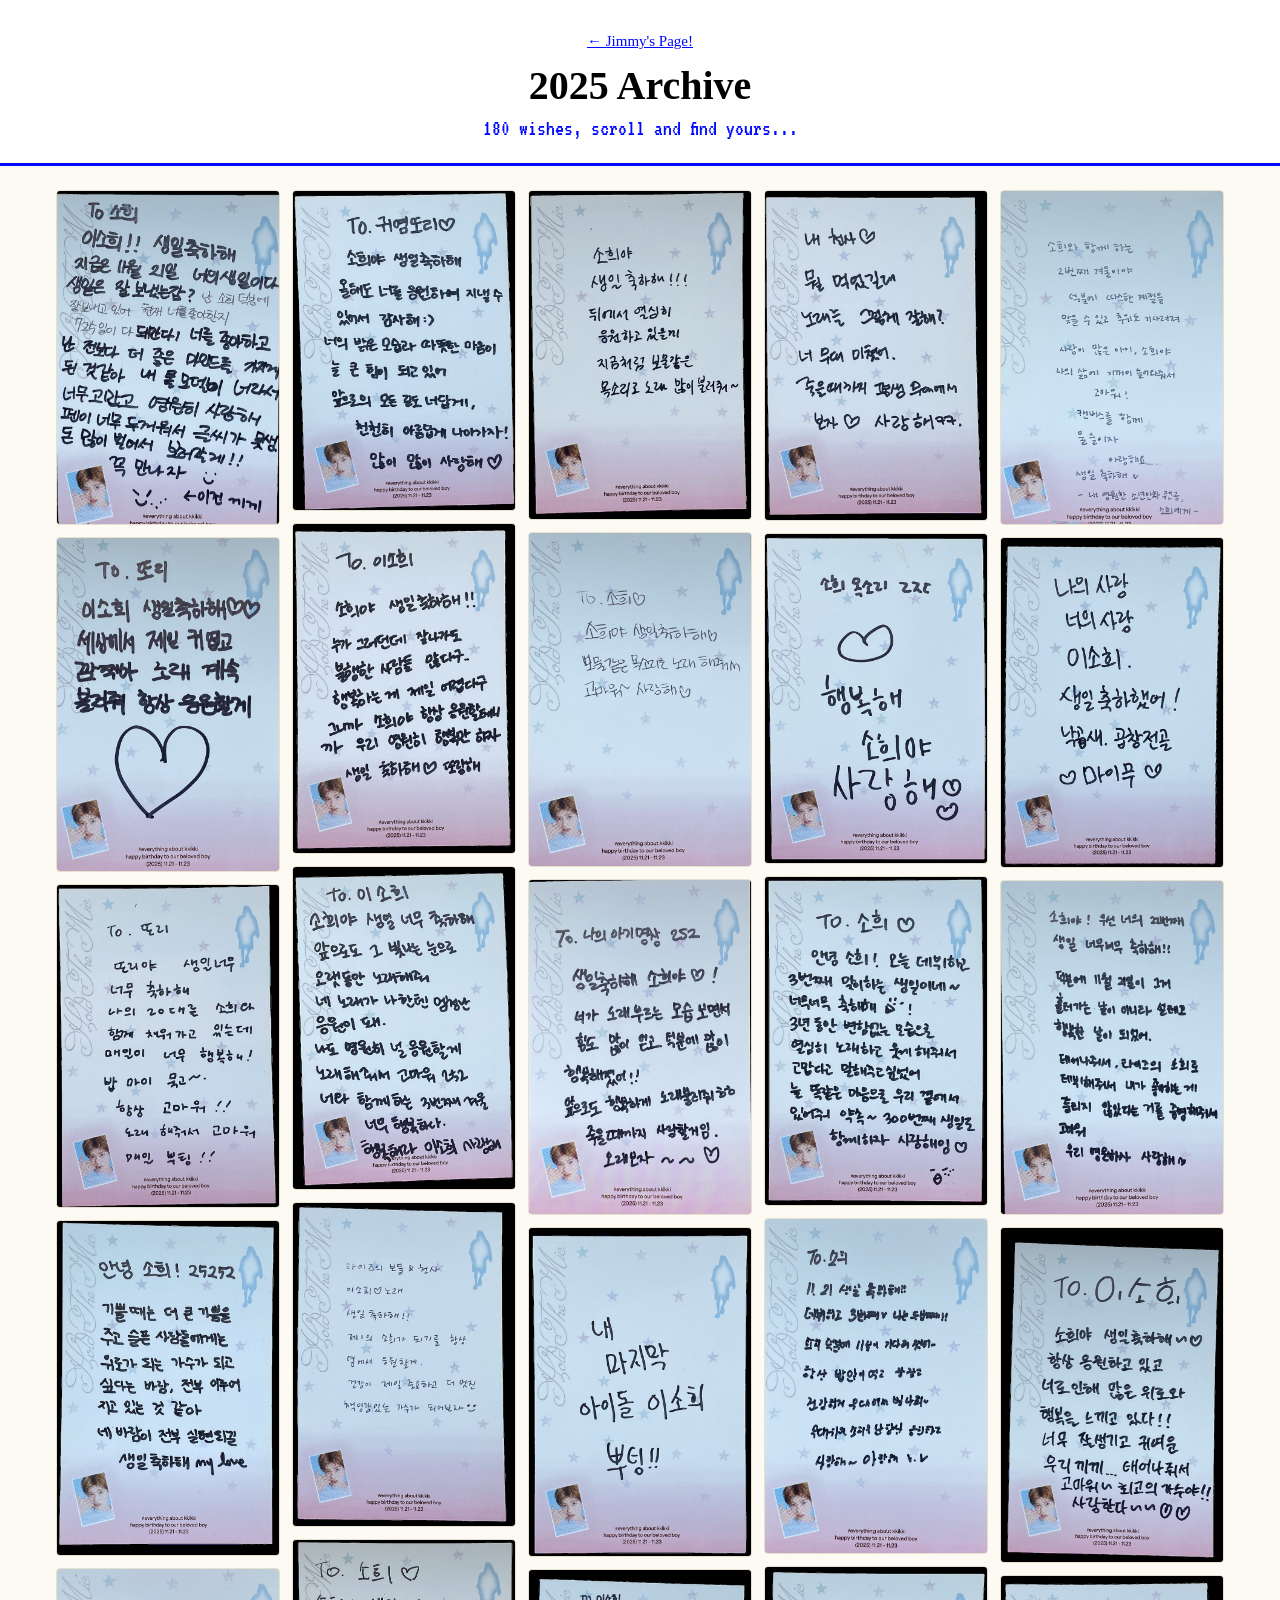
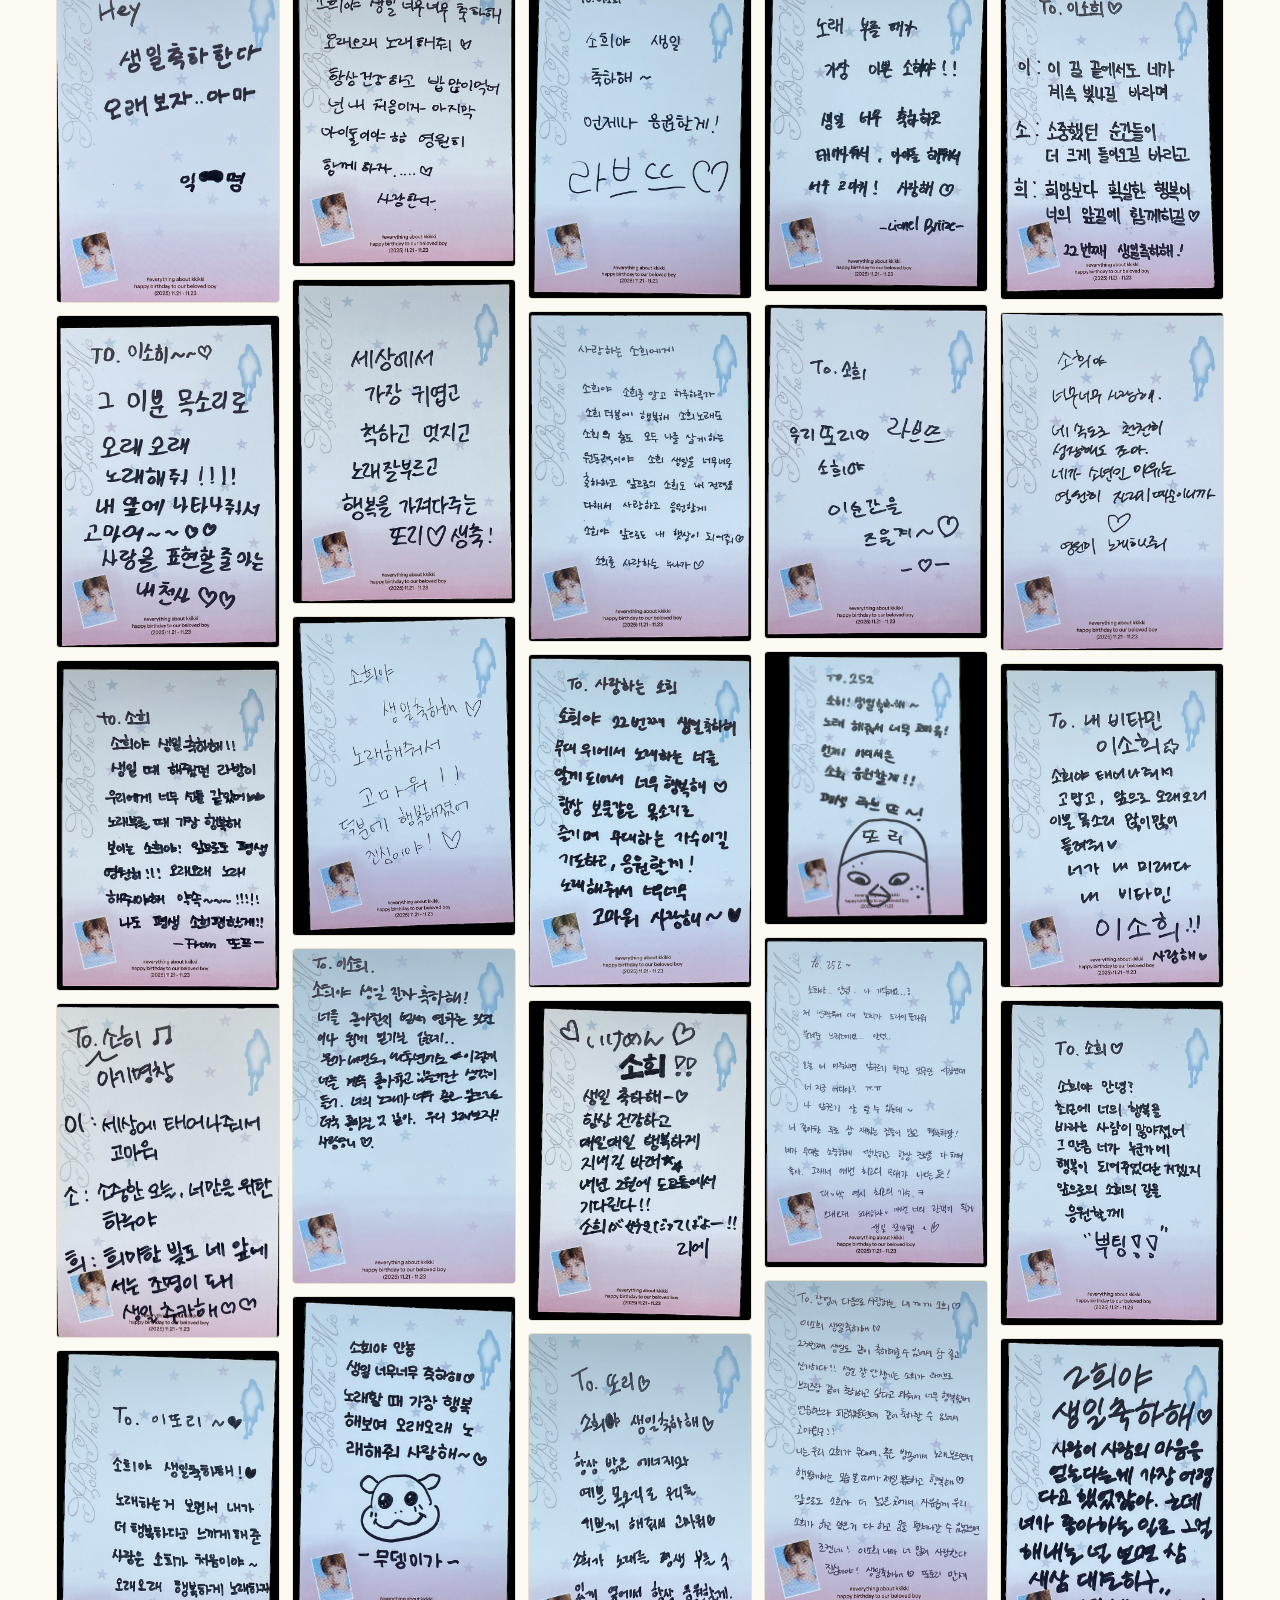
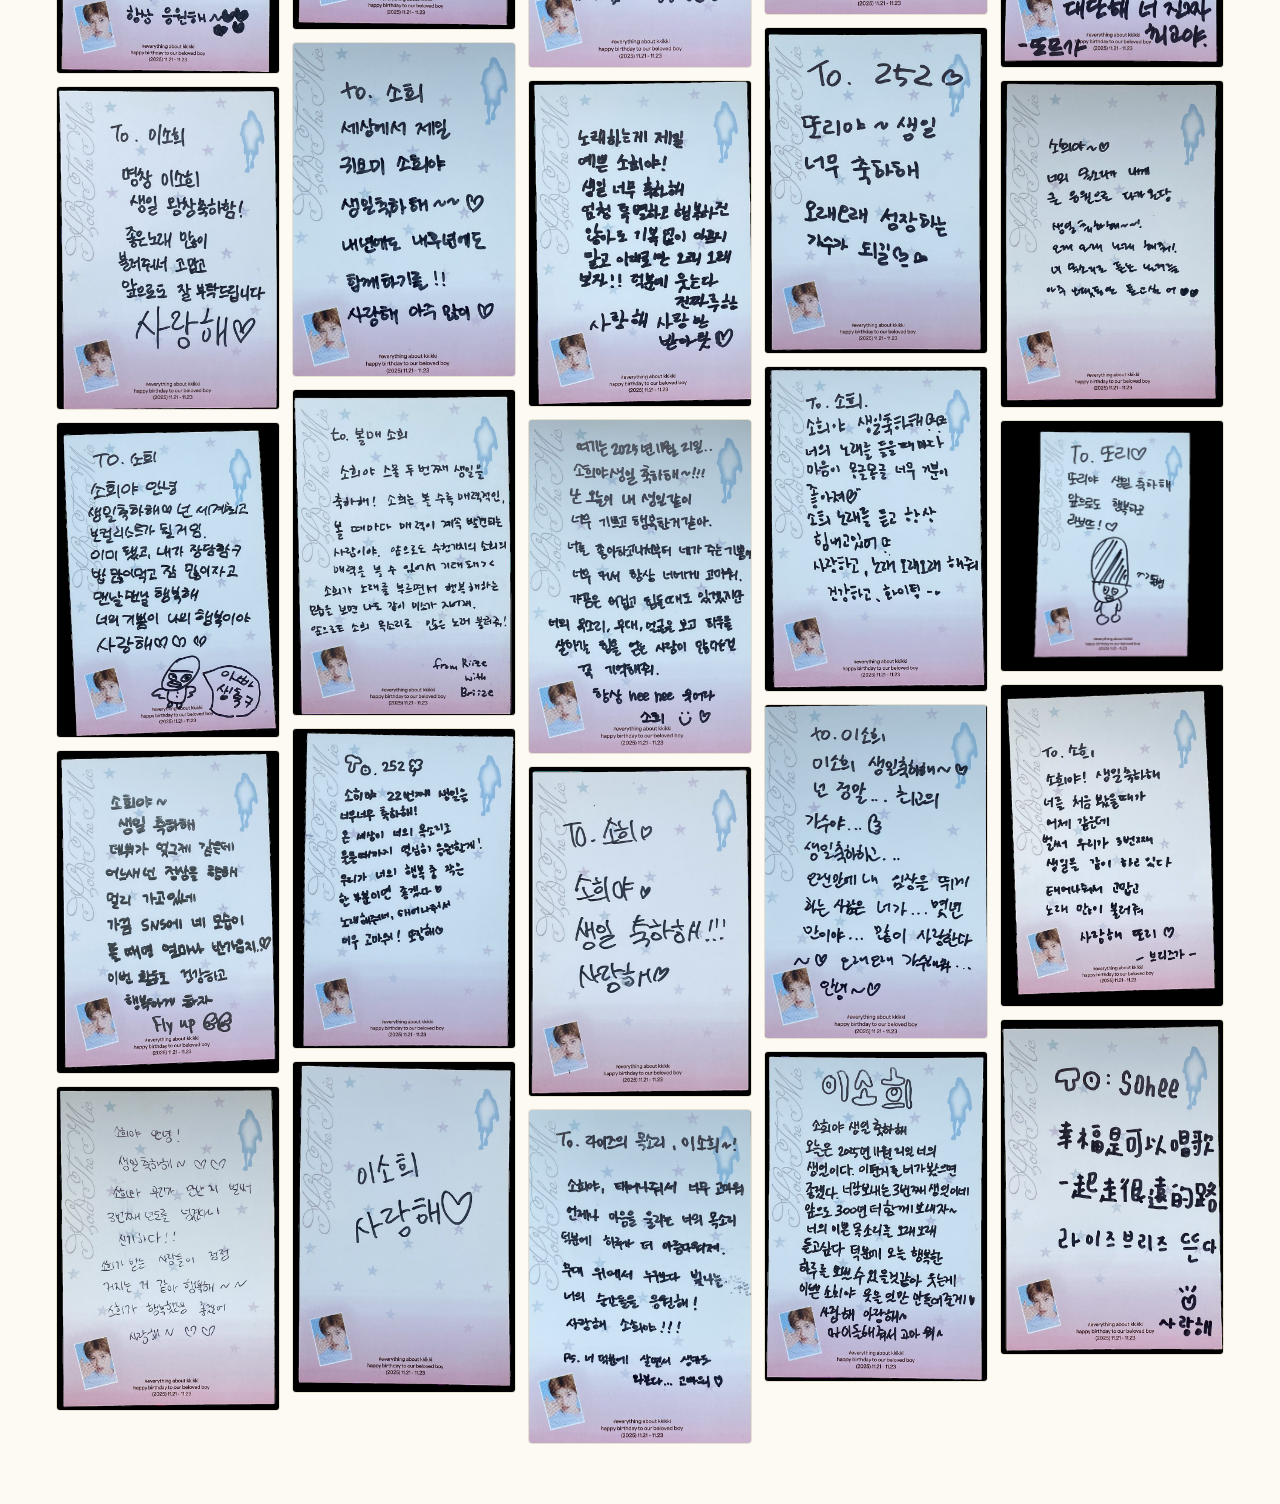
==== archive.html @ ea0fee09 "Add 2025 archive page" ====
<!DOCTYPE html>
<html lang="zh">
<head>
<meta charset="UTF-8">
<meta name="viewport" content="width=device-width, initial-scale=1.0">
<title>2025 Archive · Jimmy's Page!</title>
<link rel="preconnect" href="https://fonts.googleapis.com">
<link rel="preconnect" href="https://fonts.gstatic.com" crossorigin>
<link href="https://fonts.googleapis.com/css2?family=VT323&display=swap" rel="stylesheet">
<link rel="stylesheet" href="archive.css">
</head>
<body>

<header class="a-header">
  <a href="index.html" class="a-home-link">← Jimmy's Page!</a>
  <h1 class="a-title">2025 Archive</h1>
  <p class="a-subtitle">180 wishes, scroll and find yours...</p>
</header>

<main>

  <section id="viewWall" class="a-wall-wrap">
    <div id="wallGrid" class="a-wall-grid"></div>
  </section>

  <section id="viewDetail" class="a-detail-wrap" style="display:none;">

    <button id="backBtn" class="a-back-btn" aria-label="返回瀑布流">
      <svg width="20" height="20" viewBox="0 0 24 24" fill="none" stroke="currentColor" stroke-width="2" stroke-linecap="round" stroke-linejoin="round"><line x1="19" y1="12" x2="5" y2="12"></line><polyline points="12 19 5 12 12 5"></polyline></svg>
    </button>

    <div class="a-detail-grid">

      <div class="a-detail-main">
        <img id="bigImage" class="a-big-image" src="" alt="明信片大图">

        <div class="a-actions">
          <button id="likeBtn" class="a-action-btn">
            <svg id="likeIcon" width="19" height="19" viewBox="0 0 24 24" fill="none" stroke="currentColor" stroke-width="2"><path d="M20.8 4.6a5.5 5.5 0 0 0-7.8 0L12 5.6l-1-1a5.5 5.5 0 0 0-7.8 7.8l1 1L12 21l7.8-7.6 1-1a5.5 5.5 0 0 0 0-7.8z"></path></svg>
            <span id="likeCount">0</span>
          </button>

          <div class="a-share-wrap">
            <button id="shareBtn" class="a-action-btn">
              <svg width="18" height="18" viewBox="0 0 24 24" fill="none" stroke="currentColor" stroke-width="2"><circle cx="18" cy="5" r="3"></circle><circle cx="6" cy="12" r="3"></circle><circle cx="18" cy="19" r="3"></circle><line x1="8.6" y1="10.5" x2="15.4" y2="6.5"></line><line x1="8.6" y1="13.5" x2="15.4" y2="17.5"></line></svg>
              <span>分享</span>
            </button>
            <div id="shareMenu" class="a-share-menu">
              <button id="downloadOpt">下载照片</button>
              <button id="shareLinkOpt">分享页面链接</button>
            </div>
          </div>
        </div>
      </div>

      <div class="a-more">
        <div id="moreGrid" class="a-more-grid"></div>
      </div>

    </div>
  </section>

</main>

<script src="https://cdn.jsdelivr.net/npm/@supabase/supabase-js@2"></script>
<script src="archive.js"></script>
</body>
</html>
---- archive.css ----
* {
  box-sizing: border-box;
}

body {
  margin: 0;
  background: #fdfaf3;
  font-family: 'Times New Roman', Times, serif;
}

.a-header {
  text-align: center;
  padding: 32px 16px 24px;
  border-bottom: 3px solid #0009ff;
  background: #fff;
}

.a-home-link {
  display: inline-block;
  margin-bottom: 12px;
  font-family: 'Times New Roman', Times, serif;
  font-size: 15px;
  color: #0009ff;
  text-decoration: underline;
}

.a-title {
  margin: 0 0 8px;
  font-family: 'Times Newer Roman', Georgia, 'Times New Roman', serif;
  font-weight: bold;
  font-size: 40px;
  color: #000;
}

.a-subtitle {
  margin: 0;
  font-family: 'VT323', monospace;
  font-size: 22px;
  color: #0009ff;
}

main {
  max-width: 1200px;
  margin: 0 auto;
  padding: 24px 16px 60px;
}

/* ---------- 瀑布流墙 ---------- */

.a-wall-grid {
  columns: 200px;
  column-gap: 12px;
}

.a-wall-item {
  display: block;
  width: 100%;
  height: auto;
  break-inside: avoid;
  margin-bottom: 12px;
  border-radius: 4px;
  cursor: pointer;
  border: 1px solid #e5e0d0;
  transition: transform .15s;
}

.a-wall-item:hover {
  transform: scale(1.02);
}

/* ---------- 详情页 ---------- */

.a-detail-wrap {
  position: relative;
}

.a-back-btn {
  width: 40px;
  height: 40px;
  padding: 0;
  border: 2px solid #0009ff;
  background: #fff;
  color: #0009ff;
  border-radius: 50%;
  display: flex;
  align-items: center;
  justify-content: center;
  cursor: pointer;
  margin-bottom: 20px;
}

.a-back-btn:hover {
  background: #0009ff;
  color: #fff;
}

.a-detail-grid {
  display: grid;
  grid-template-columns: 1.3fr 1fr;
  gap: 32px;
  align-items: start;
}

.a-detail-main {
  position: sticky;
  top: 20px;
}

.a-big-image {
  display: block;
  width: 100%;
  height: auto;
  border-radius: 6px;
  border: 1px solid #e5e0d0;
}

.a-actions {
  display: flex;
  align-items: center;
  gap: 20px;
  margin-top: 14px;
}

.a-action-btn {
  display: flex;
  align-items: center;
  gap: 6px;
  background: none;
  border: none;
  cursor: pointer;
  font-family: 'Times New Roman', Times, serif;
  font-size: 15px;
  color: #000;
  padding: 4px;
}

#likeIcon {
  transition: stroke .15s, fill .15s;
}

#likeIcon.liked {
  stroke: #e0356b;
  fill: #e0356b;
}

.a-share-wrap {
  position: relative;
}

.a-share-menu {
  display: none;
  position: absolute;
  top: 110%;
  left: 0;
  background: #fff;
  border: 1px solid #0009ff;
  border-radius: 4px;
  overflow: hidden;
  min-width: 160px;
  z-index: 10;
}

.a-share-menu.active {
  display: block;
}

.a-share-menu button {
  display: block;
  width: 100%;
  text-align: left;
  padding: 10px 14px;
  background: #fff;
  border: none;
  border-bottom: 1px solid #eee;
  font-family: 'Times New Roman', Times, serif;
  font-size: 14px;
  cursor: pointer;
}

.a-share-menu button:last-child {
  border-bottom: none;
}

.a-share-menu button:hover {
  background: #f5f5f5;
}

.a-more-grid {
  columns: 110px;
  column-gap: 8px;
}

.a-more-grid img {
  display: block;
  width: 100%;
  height: auto;
  break-inside: avoid;
  margin-bottom: 8px;
  border-radius: 4px;
  cursor: pointer;
  border: 1px solid #e5e0d0;
}

@media (max-width: 768px) {
  .a-title {
    font-size: 28px;
  }

  .a-subtitle {
    font-size: 18px;
  }

  .a-detail-grid {
    grid-template-columns: 1fr;
    gap: 24px;
  }

  .a-detail-main {
    position: static;
  }

  .a-wall-grid {
    columns: 140px;
  }
}
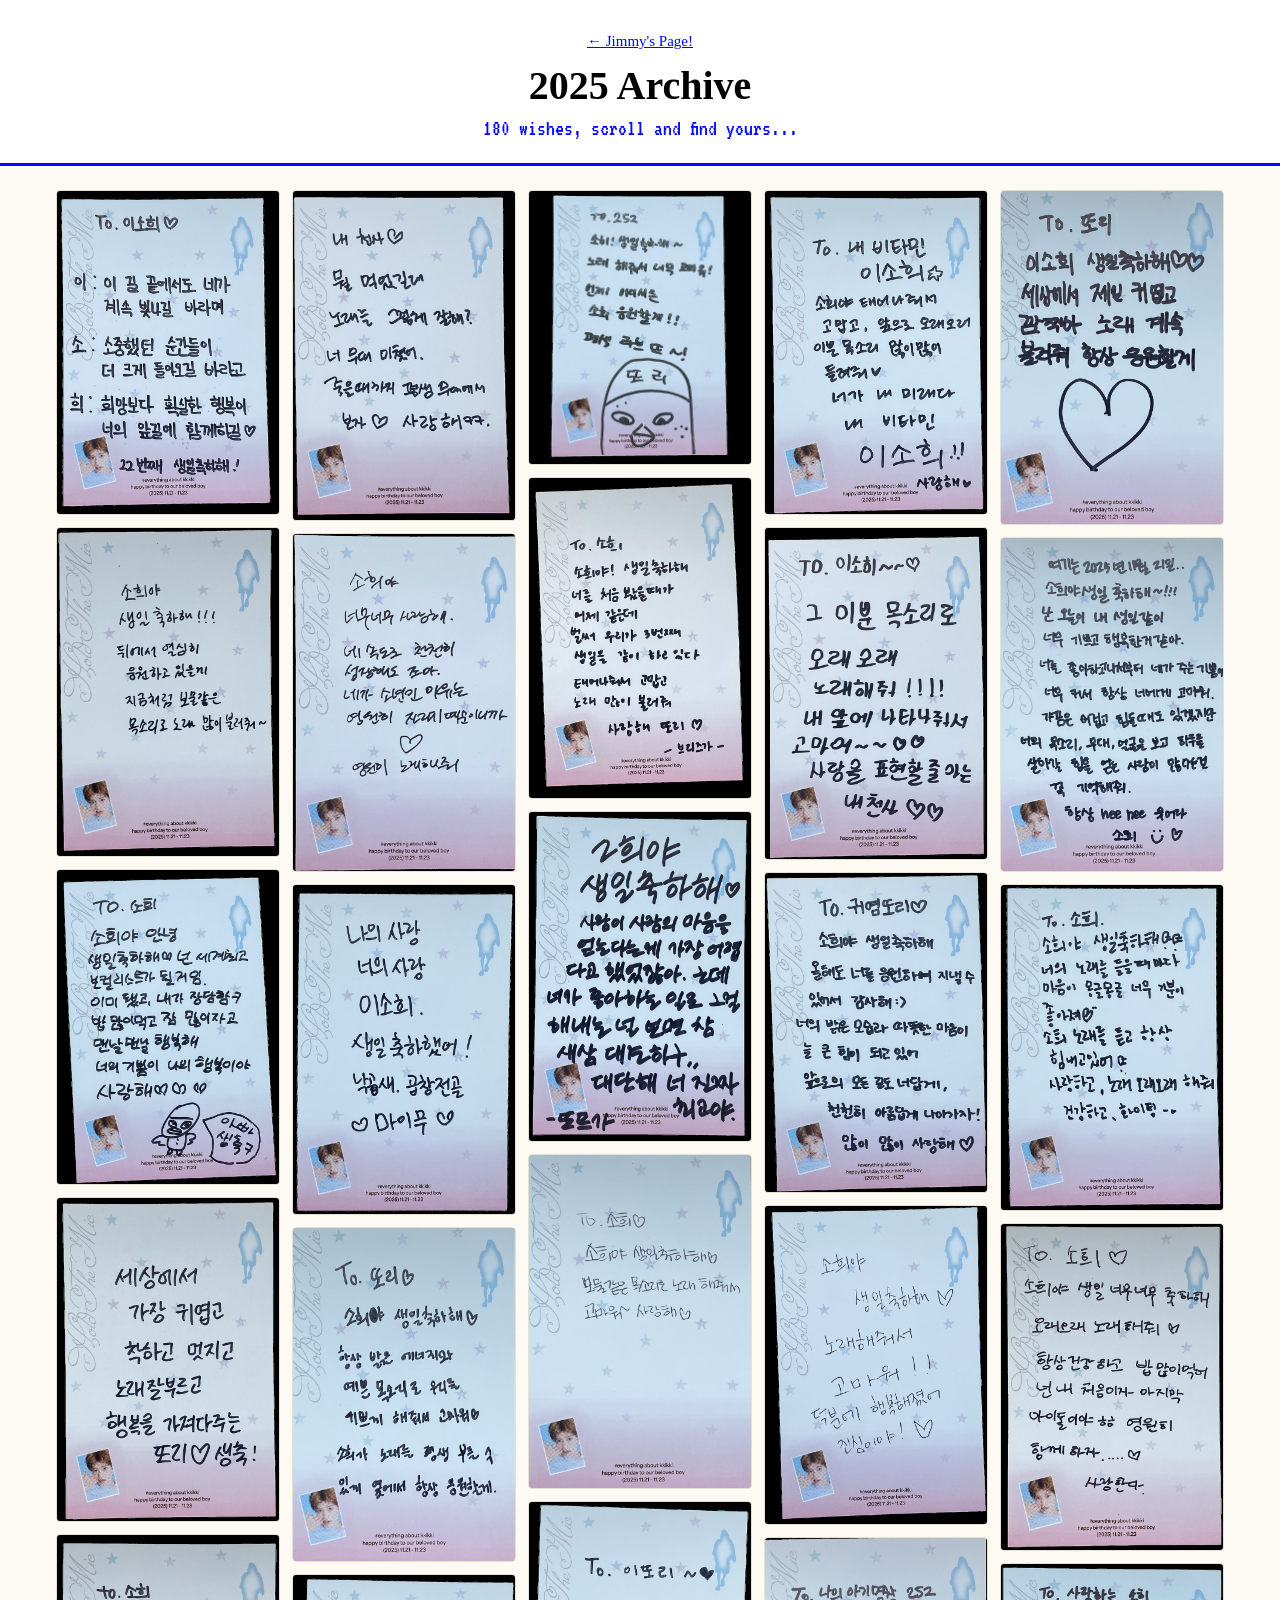
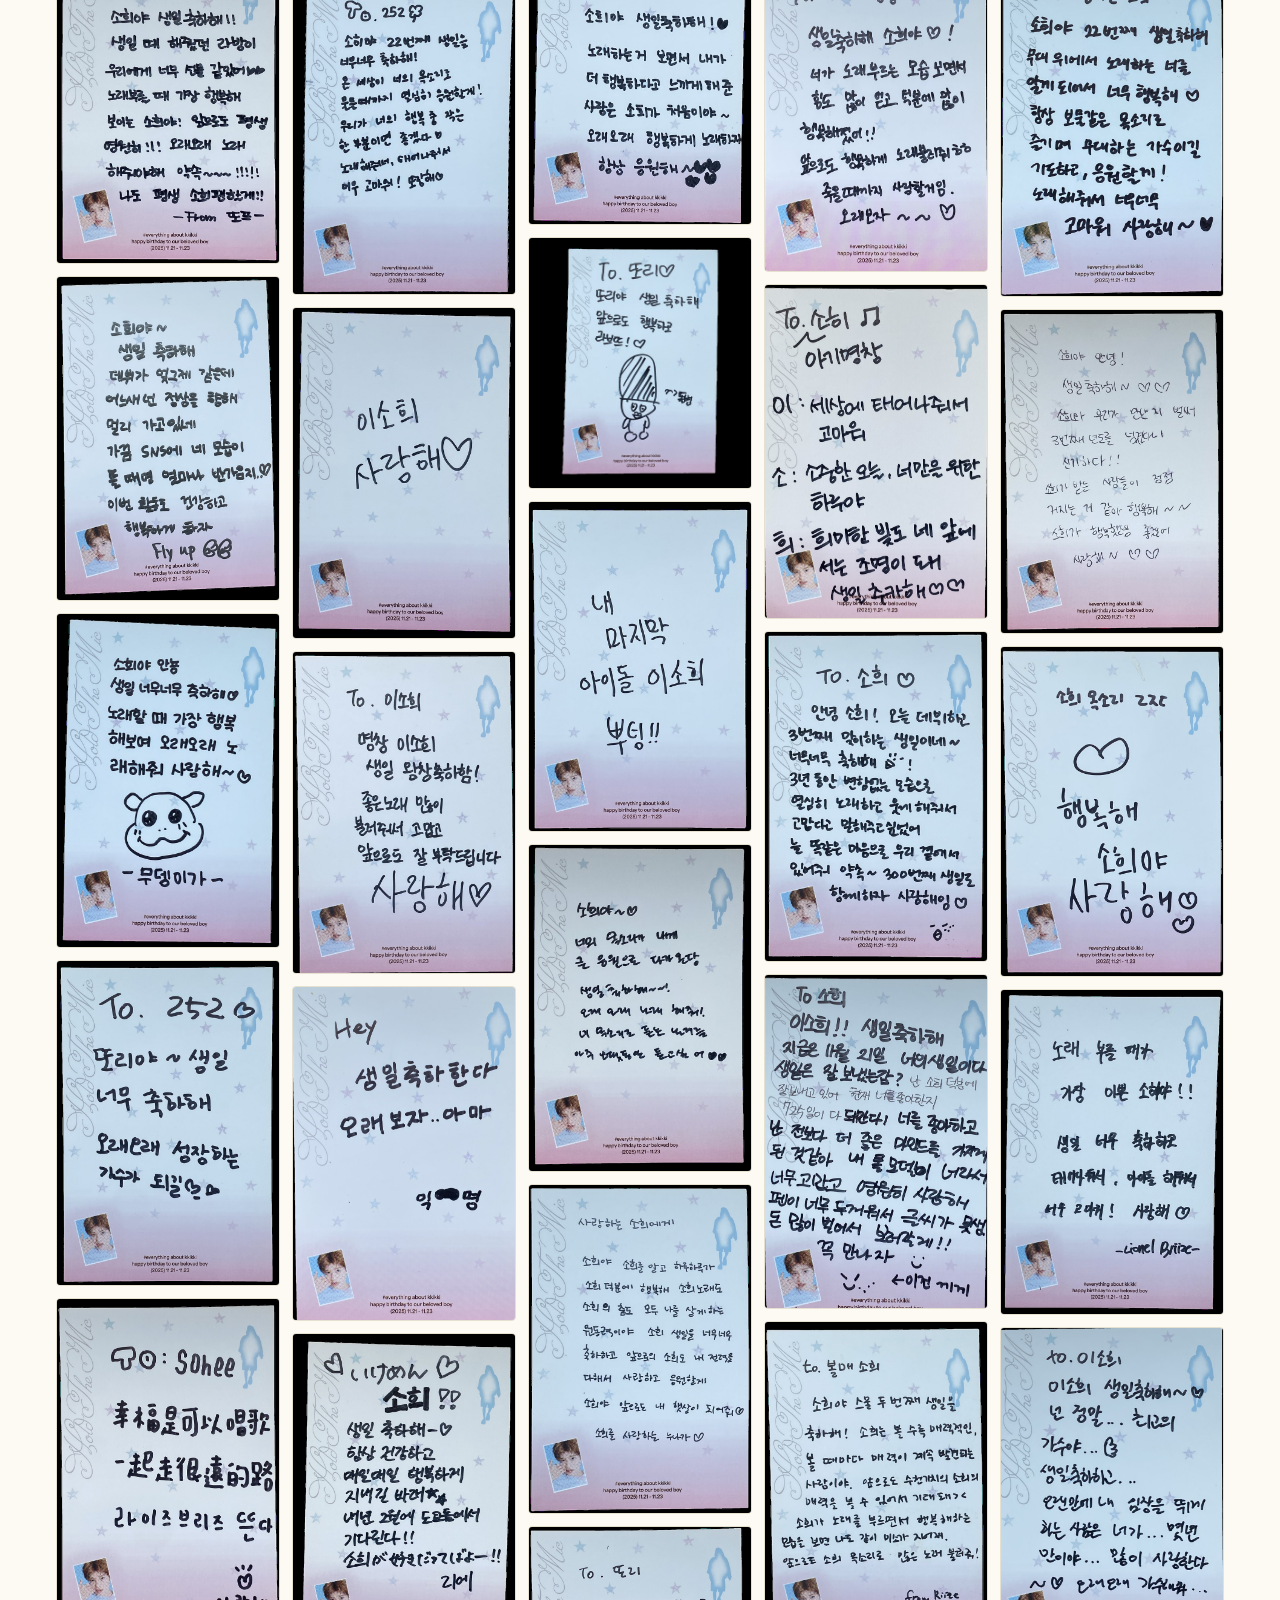
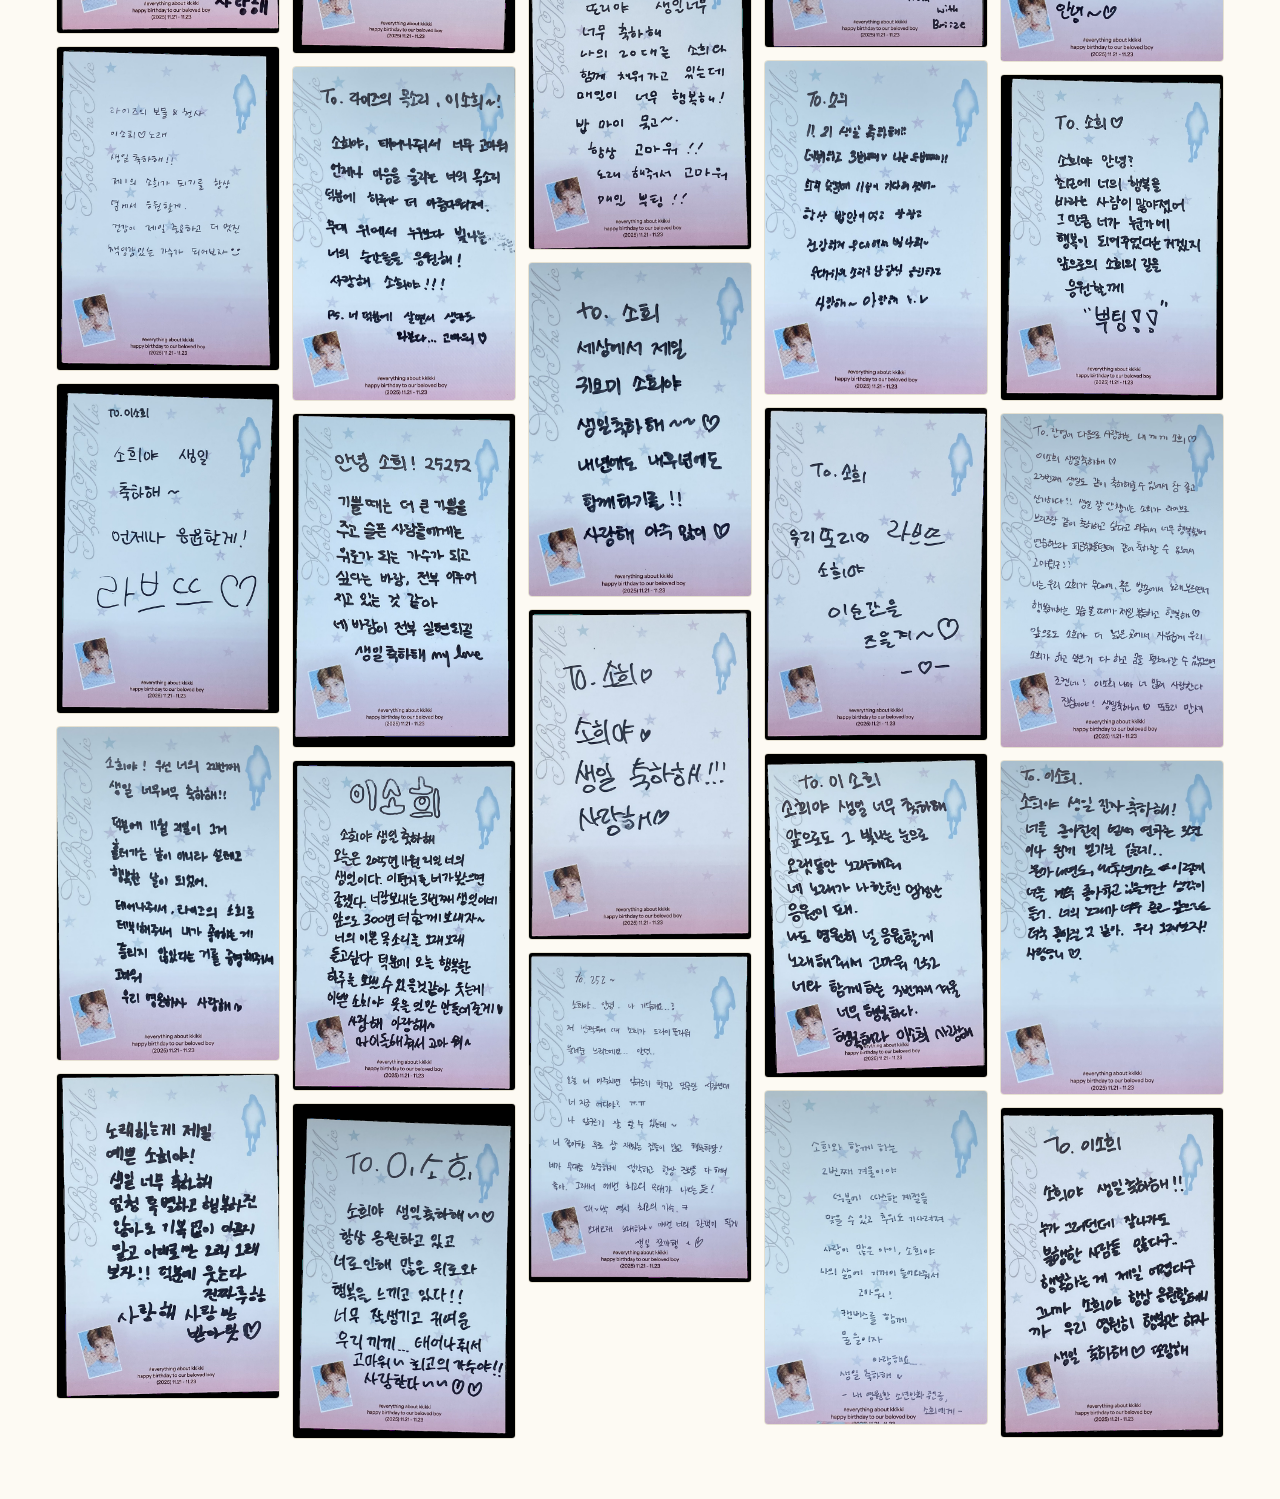
==== commit 99b9a57d: "Update archive assets to PNG" ====
--- a/archive.html
+++ b/archive.html
@@ -25,14 +25,14 @@
 
   <section id="viewDetail" class="a-detail-wrap" style="display:none;">
 
-    <button id="backBtn" class="a-back-btn" aria-label="返回瀑布流">
+    <button id="backBtn" class="a-back-btn" aria-label="Back to wall">
       <svg width="20" height="20" viewBox="0 0 24 24" fill="none" stroke="currentColor" stroke-width="2" stroke-linecap="round" stroke-linejoin="round"><line x1="19" y1="12" x2="5" y2="12"></line><polyline points="12 19 5 12 12 5"></polyline></svg>
     </button>
 
     <div class="a-detail-grid">
 
       <div class="a-detail-main">
-        <img id="bigImage" class="a-big-image" src="" alt="明信片大图">
+        <img id="bigImage" class="a-big-image" src="" alt="Postcard">
 
         <div class="a-actions">
           <button id="likeBtn" class="a-action-btn">
@@ -43,11 +43,11 @@
           <div class="a-share-wrap">
             <button id="shareBtn" class="a-action-btn">
               <svg width="18" height="18" viewBox="0 0 24 24" fill="none" stroke="currentColor" stroke-width="2"><circle cx="18" cy="5" r="3"></circle><circle cx="6" cy="12" r="3"></circle><circle cx="18" cy="19" r="3"></circle><line x1="8.6" y1="10.5" x2="15.4" y2="6.5"></line><line x1="8.6" y1="13.5" x2="15.4" y2="17.5"></line></svg>
-              <span>分享</span>
+              <span>Share</span>
             </button>
             <div id="shareMenu" class="a-share-menu">
-              <button id="downloadOpt">下载照片</button>
-              <button id="shareLinkOpt">分享页面链接</button>
+              <button id="downloadOpt">Download photo</button>
+              <button id="shareLinkOpt">Share link</button>
             </div>
           </div>
         </div>
